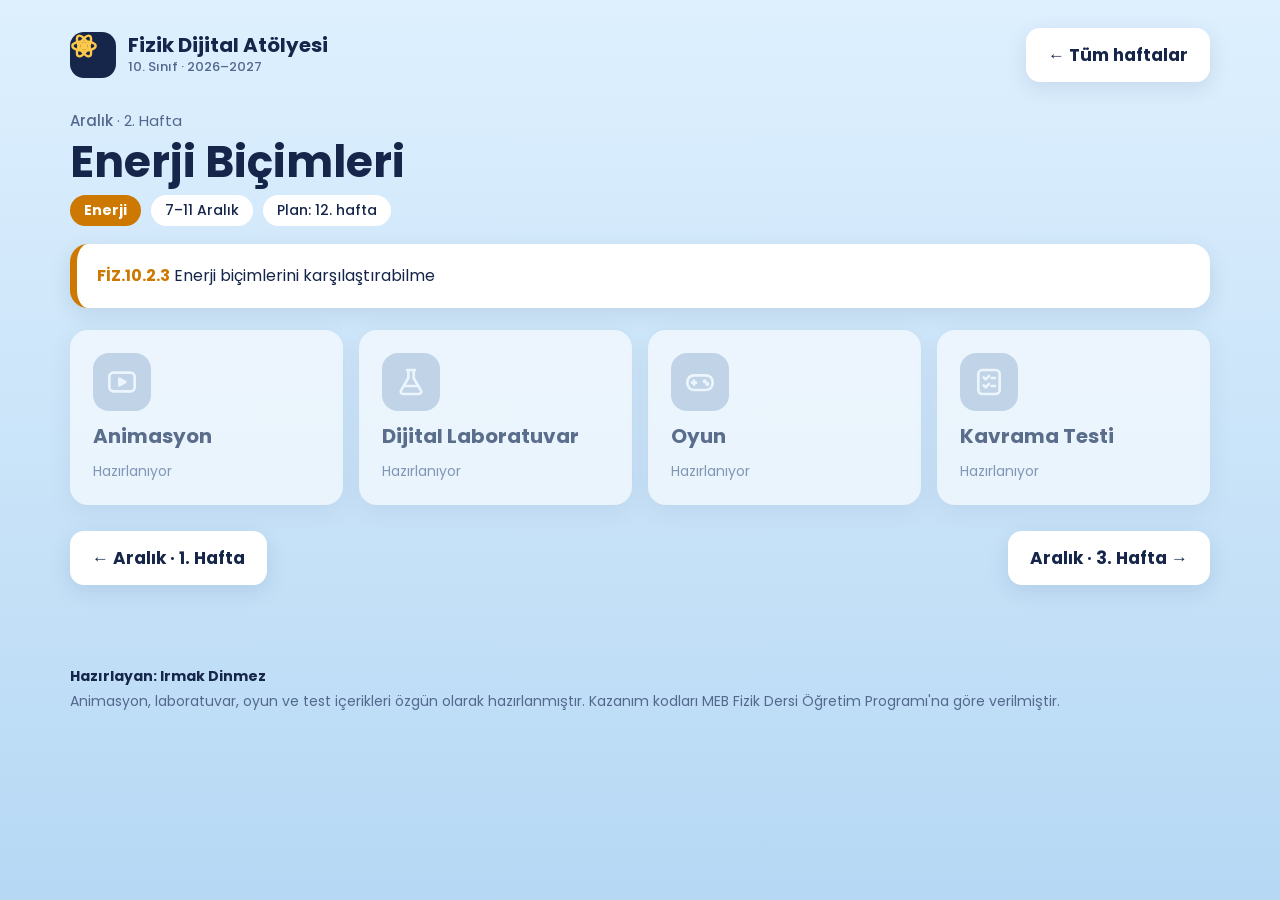
==== hafta.html @ 8514da95 "Site iskeleti: ana sayfa, hafta şablonu, 37 haftalık veri, 9. hafta animasyonu Co-Authored-By: Claud" ====
<!doctype html>
<html lang="tr">
<head>
<meta charset="utf-8">
<meta name="viewport" content="width=device-width, initial-scale=1">
<title>Hafta · Fizik Dijital Atölyesi</title>
<link rel="stylesheet" href="assets/stil.css">
</head>
<body>
<header class="ust">
  <div class="sar">
    <a class="logo" href="index.html">
      <span class="logo-isaret"><svg width="28" height="28" viewBox="0 0 24 24" fill="none" stroke="#ffc94a" stroke-width="2" stroke-linecap="round"><circle cx="12" cy="12" r="2.2" fill="#ffc94a"/><ellipse cx="12" cy="12" rx="10" ry="4"/><ellipse cx="12" cy="12" rx="10" ry="4" transform="rotate(60 12 12)"/><ellipse cx="12" cy="12" rx="10" ry="4" transform="rotate(120 12 12)"/></svg></span>
      <span><b>Fizik Dijital Atölyesi</b><span>10. Sınıf · 2026–2027</span></span>
    </a>
    <a class="dugme ikincil" href="index.html">← Tüm haftalar</a>
  </div>
</header>

<main class="sar" id="icerik"></main>

<footer class="alt">
  <div class="sar">
    <p><b>Hazırlayan: Irmak Dinmez</b></p>
    <p>Animasyon, laboratuvar, oyun ve test içerikleri özgün olarak hazırlanmıştır. Kazanım kodları MEB Fizik Dersi Öğretim Programı'na göre verilmiştir.</p>
  </div>
</footer>

<script src="data/haftalar.js"></script>
<script src="assets/ortak.js"></script>
<script>
(function () {
  var H = window.HAFTALAR;
  var no = parseInt(new URLSearchParams(location.search).get('no'), 10) || buHafta().no;
  var i = H.findIndex(function (h) { return h.no === no; });
  if (i < 0) i = 0;
  var h = H[i], kok = document.getElementById('icerik');
  document.title = haftaAdi(h) + ' · ' + h.konu + ' · Fizik Dijital Atölyesi';
  document.body.style.setProperty('--u', UNITE_RENK[h.unite]);

  kok.innerHTML =
    '<p class="yol"><a href="index.html#ay-' + esc(h.ay) + '">' + esc(h.ay) + '</a> · ' + h.ayHafta + '. Hafta</p>' +
    '<div class="baslik-blok"><h1>' + esc(h.konu) + '</h1></div>' +
    '<div class="etiketler"><span class="cip">' + esc(h.unite) + '</span><span class="cip acik">' + esc(h.tarih) + '</span><span class="cip acik">Plan: ' + h.no + '. hafta</span></div>' +
    (h.kazanim.length ? '<div class="kazanim">' + h.kazanim.map(function (k) { return '<p><b>' + k.kod + '</b> ' + esc(k.baslik) + '</p>'; }).join('') + '</div>' : '') +
    '<div class="kutucuklar">' + BOLUMLER.map(function (b) {
      var v = h.icerik[b.anahtar];
      return '<button class="kutucuk' + (v ? '' : ' yok') + '" style="--k:' + b.renk + '" data-b="' + b.anahtar + '"' + (v ? '' : ' aria-disabled="true"') + '>' +
        '<span class="ikon">' + IKON[b.anahtar] + '</span><b>' + b.ad + '</b><span>' + (v ? (v.baslik ? esc(v.baslik) : b.aciklama) + (v.sure ? ' · ' + v.sure : '') : 'Hazırlanıyor') + '</span></button>';
    }).join('') + '</div>' +
    '<section class="sahne" id="sahne" hidden></section>' +
    '<nav class="gezinti">' +
      (i > 0 ? '<a class="dugme ikincil" href="hafta.html?no=' + H[i - 1].no + '">← ' + haftaAdi(H[i - 1]) + '</a>' : '<span></span>') +
      (i < H.length - 1 ? '<a class="dugme ikincil" href="hafta.html?no=' + H[i + 1].no + '">' + haftaAdi(H[i + 1]) + ' →</a>' : '') +
    '</nav>';

  var sahne = document.getElementById('sahne');
  function ac(anahtar) {
    var b = BOLUMLER.filter(function (x) { return x.anahtar === anahtar; })[0], v = h.icerik[anahtar];
    if (!v) return;
    document.querySelectorAll('.kutucuk').forEach(function (k) { k.classList.toggle('secili', k.dataset.b === anahtar); });
    var govde = anahtar === 'animasyon'
      ? '<video controls preload="metadata" playsinline' + (v.kapak ? ' poster="' + v.kapak + '"' : '') + ' src="' + v.dosya + '"></video>'
      : '<iframe src="' + v.dosya + '" title="' + esc(b.ad) + '" allowfullscreen></iframe>';
    sahne.innerHTML = '<div class="sahne-ust"><h2>' + b.ad + (v.baslik ? ': ' + esc(v.baslik) : '') + '</h2>' +
      '<button class="dugme ikincil" id="tamEkran">⛶ Tam ekran</button></div>' + govde;
    sahne.hidden = false;
    document.getElementById('tamEkran').onclick = function () {
      var el = sahne.querySelector('video, iframe');
      (el.requestFullscreen || el.webkitRequestFullscreen || function () {}).call(el);
    };
    sahne.scrollIntoView({ behavior: 'smooth', block: 'start' });
  }
  document.querySelectorAll('.kutucuk').forEach(function (k) { k.onclick = function () { ac(k.dataset.b); }; });
})();
</script>
</body>
</html>
---- assets/stil.css ----
@font-face { font-family: 'Poppins'; src: url('fonts/Poppins-Regular.ttf') format('truetype'); font-weight: 400; font-display: swap; }
@font-face { font-family: 'Poppins'; src: url('fonts/Poppins-Medium.ttf') format('truetype'); font-weight: 500; font-display: swap; }
@font-face { font-family: 'Poppins'; src: url('fonts/Poppins-Bold.ttf') format('truetype'); font-weight: 700; font-display: swap; }

:root {
  --zemin-ust: #def0fe; --zemin-alt: #b6d8f4;
  --kart: #ffffff; --kart-2: #f0f7ff;
  --metin: #16264a; --soluk: #54688e; --cizgi: #c9ddf1;
  --vurgu: #cd7800; --mavi: #0070c4; --yesil: #168c48; --kirmizi: #cc2048;
  --u-hareket: #0070c4; --u-enerji: #cd7800; --u-elektrik: #7b4fc9; --u-dalgalar: #0e9488; --u-yilsonu: #6b7a99;
  --golge: 0 6px 22px rgba(22, 38, 74, .10);
  --r: 18px;
}
* { box-sizing: border-box; }
html { -webkit-text-size-adjust: 100%; background: var(--zemin-alt); }
body {
  margin: 0; font-family: 'Poppins', system-ui, sans-serif; color: var(--metin);
  background: var(--zemin-alt) linear-gradient(180deg, var(--zemin-ust), var(--zemin-alt) 900px) no-repeat;
  min-height: 100vh; line-height: 1.5;
}
a { color: inherit; }
.sar { max-width: 1180px; margin: 0 auto; padding: 0 20px; }

/* üst bant */
.ust { padding: 28px 0 10px; }
.ust .sar { display: flex; align-items: center; gap: 16px; flex-wrap: wrap; justify-content: space-between; }
.logo { display: flex; align-items: center; gap: 12px; text-decoration: none; }
.logo-isaret { width: 46px; height: 46px; border-radius: 14px; background: var(--metin); display: grid; place-items: center; }
.logo b { display: block; font-size: 20px; line-height: 1.15; color: var(--metin); }
.logo span { display: block; font-size: 13px; color: var(--soluk); font-weight: 500; }

.dugme {
  display: inline-flex; align-items: center; gap: 10px; border: 0; cursor: pointer; text-decoration: none;
  font: 700 17px 'Poppins', sans-serif; padding: 14px 22px; border-radius: 14px; min-height: 52px;
  background: var(--metin); color: #fff; box-shadow: var(--golge);
}
.dugme.ikincil { background: var(--kart); color: var(--metin); }
.dugme:focus-visible, .kutucuk:focus-visible, .hafta-kart:focus-visible { outline: 4px solid var(--vurgu); outline-offset: 3px; }

/* giriş */
.giris { padding: 34px 0 18px; }
.giris h1 { font-size: clamp(30px, 4.4vw, 52px); line-height: 1.1; margin: 0 0 12px; letter-spacing: -.5px; }
.giris h1 em { font-style: normal; color: var(--vurgu); }
.giris p { font-size: 18px; color: var(--soluk); max-width: 720px; margin: 0 0 22px; }
.dortlu { display: flex; flex-wrap: wrap; gap: 10px; margin: 0 0 26px; padding: 0; list-style: none; }
.dortlu li { display: flex; align-items: center; gap: 8px; background: var(--kart); border-radius: 999px; padding: 8px 16px 8px 10px; font-weight: 500; font-size: 15px; box-shadow: var(--golge); }
.dortlu svg { width: 26px; height: 26px; }

/* ünite lejantı */
.lejant { display: flex; gap: 18px; flex-wrap: wrap; font-size: 14px; color: var(--soluk); margin: 6px 0 10px; }
.lejant span { display: inline-flex; align-items: center; gap: 7px; }
.lejant i { width: 14px; height: 14px; border-radius: 4px; display: inline-block; }

/* ay bölümleri */
.ay { margin: 34px 0; }
.ay h2 { font-size: 26px; margin: 0 0 14px; display: flex; align-items: baseline; gap: 12px; }
.ay h2 small { font-size: 14px; color: var(--soluk); font-weight: 500; }
.izgara { display: grid; grid-template-columns: repeat(auto-fill, minmax(250px, 1fr)); gap: 16px; }

.hafta-kart {
  position: relative; display: flex; flex-direction: column; gap: 6px; text-decoration: none;
  background: var(--kart); border-radius: var(--r); padding: 18px 18px 16px 22px; box-shadow: var(--golge);
  border: 2px solid transparent; transition: transform .15s, border-color .15s; min-height: 178px; overflow: hidden;
}
.hafta-kart::before { content: ''; position: absolute; left: 0; top: 0; bottom: 0; width: 7px; background: var(--u, var(--u-yilsonu)); }
.hafta-kart:hover { transform: translateY(-3px); border-color: var(--u); }
.hafta-kart .ust-satir { display: flex; justify-content: space-between; align-items: center; gap: 8px; }
.hafta-kart .no { font-size: 22px; font-weight: 700; }
.hafta-kart .tarih { font-size: 13px; color: var(--soluk); font-weight: 500; }
.hafta-kart .konu { font-size: 16px; font-weight: 500; line-height: 1.35; flex: 1; }
.hafta-kart .alt-satir { display: flex; justify-content: space-between; align-items: center; }
.hafta-kart .plan-no { font-size: 12px; color: var(--soluk); }
.durum { display: flex; gap: 5px; }
.durum i { width: 26px; height: 26px; border-radius: 8px; display: grid; place-items: center; background: var(--kart-2); color: #a9bdd6; }
.durum i.var { background: var(--u); color: #fff; }
.durum svg { width: 16px; height: 16px; }
.rozet { font-size: 12px; font-weight: 700; padding: 3px 10px; border-radius: 999px; background: var(--vurgu); color: #fff; }
.hafta-kart.bu-hafta { border-color: var(--vurgu); }

/* hafta sayfası */
.yol { font-size: 15px; color: var(--soluk); margin: 18px 0 4px; }
.yol a { text-decoration: none; font-weight: 500; }
.baslik-blok h1 { font-size: clamp(28px, 4vw, 44px); margin: 4px 0 8px; line-height: 1.15; }
.etiketler { display: flex; gap: 10px; flex-wrap: wrap; align-items: center; margin-bottom: 18px; }
.cip { font-size: 14px; font-weight: 700; padding: 5px 14px; border-radius: 999px; color: #fff; background: var(--u); }
.cip.acik { background: var(--kart); color: var(--metin); font-weight: 500; }
.kazanim { background: var(--kart); border-radius: var(--r); padding: 16px 20px; box-shadow: var(--golge); margin-bottom: 22px; border-left: 7px solid var(--u); }
.kazanim b { color: var(--u); }
.kazanim p { margin: 4px 0; font-size: 16px; }

.kutucuklar { display: grid; grid-template-columns: repeat(4, 1fr); gap: 16px; }
@media (max-width: 900px) { .kutucuklar { grid-template-columns: repeat(2, 1fr); } }
.kutucuk {
  border: 3px solid transparent; cursor: pointer; text-align: left; font-family: inherit; color: inherit;
  background: var(--kart); border-radius: var(--r); padding: 20px; box-shadow: var(--golge);
  display: flex; flex-direction: column; gap: 10px; min-height: 170px; transition: transform .15s;
}
.kutucuk:hover { transform: translateY(-3px); }
.kutucuk.secili { border-color: var(--k); }
.kutucuk .ikon { width: 58px; height: 58px; border-radius: 16px; display: grid; place-items: center; background: var(--k); color: #fff; }
.kutucuk .ikon svg { width: 32px; height: 32px; }
.kutucuk b { font-size: 20px; }
.kutucuk span { font-size: 14px; color: var(--soluk); }
.kutucuk.yok { cursor: default; opacity: .62; }
.kutucuk.yok .ikon { background: #b9c9dd; }
.kutucuk.yok:hover { transform: none; }

.sahne { margin: 22px 0; background: var(--kart); border-radius: var(--r); box-shadow: var(--golge); padding: 16px; }
.sahne-ust { display: flex; justify-content: space-between; align-items: center; gap: 12px; flex-wrap: wrap; margin: 0 4px 12px; }
.sahne-ust h2 { margin: 0; font-size: 20px; }
.sahne video, .sahne iframe { display: block; width: 100%; aspect-ratio: 16 / 9; border: 0; border-radius: 12px; background: #0d1830; }
.sahne iframe { aspect-ratio: auto; height: min(78vh, 820px); background: #fff; }
.bos-mesaj { padding: 40px 20px; text-align: center; color: var(--soluk); font-size: 17px; }

.gezinti { display: flex; justify-content: space-between; gap: 12px; margin: 26px 0 10px; flex-wrap: wrap; }

.alt { margin-top: 50px; padding: 26px 0 40px; border-top: 1px solid var(--cizgi); font-size: 14px; color: var(--soluk); }
.alt b { color: var(--metin); }
.alt p { margin: 4px 0; }

@media (max-width: 560px) {
  .izgara { grid-template-columns: 1fr; }
  .kutucuklar { grid-template-columns: 1fr; }
  .dugme { width: 100%; justify-content: center; }
}
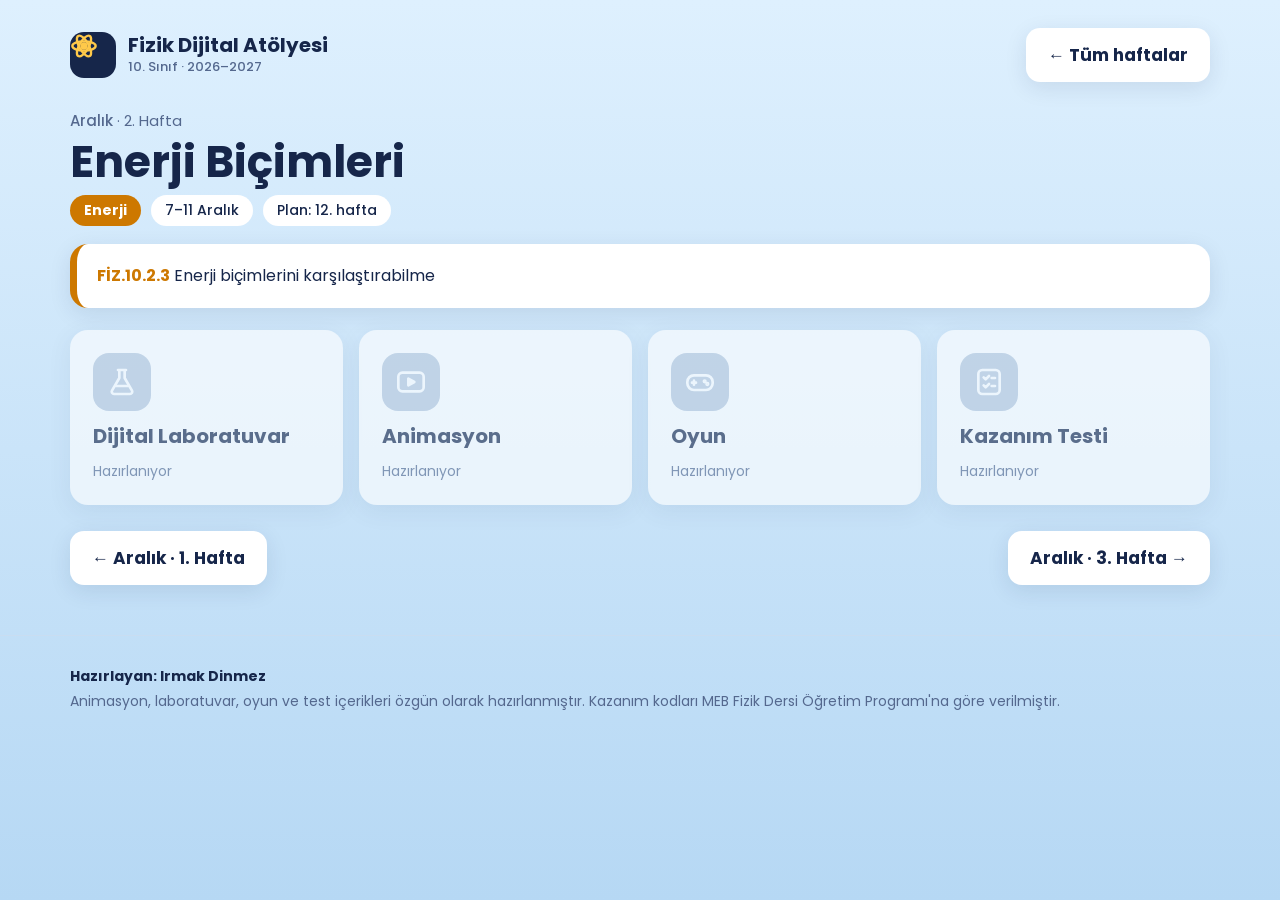
==== commit 75898d7a: "Ana sayfa: kategori sekmeleri (Laboratuvarlar, Animasyonlar, Oyunlar, Kazanım Testleri); hafta.html?" ====
--- a/hafta.html
+++ b/hafta.html
@@ -72,6 +72,13 @@
     sahne.scrollIntoView({ behavior: 'smooth', block: 'start' });
   }
   document.querySelectorAll('.kutucuk').forEach(function (k) { k.onclick = function () { ac(k.dataset.b); }; });
+  var istenen = new URLSearchParams(location.search).get('ac'); if (istenen && h.icerik[istenen]) ac(istenen);
+  // İçerik sayfaları kendi yüksekliklerini bildirir; iframe içeriğe göre uzar
+  window.addEventListener('message', function (e) {
+    var fr = sahne.querySelector('iframe'); if (!fr || e.source !== fr.contentWindow || !e.data) return;
+    if (e.data.tip === 'fizik-yukseklik' && e.data.h > 200 && !document.fullscreenElement) fr.style.height = e.data.h + 'px';
+    if (e.data.tip === 'fizik-basa') sahne.scrollIntoView({ behavior: 'smooth', block: 'start' });
+  });
 })();
 </script>
 </body>
--- a/assets/stil.css
+++ b/assets/stil.css
@@ -50,6 +50,21 @@
 .lejant { display: flex; gap: 18px; flex-wrap: wrap; font-size: 14px; color: var(--soluk); margin: 6px 0 10px; }
 .lejant span { display: inline-flex; align-items: center; gap: 7px; }
 .lejant i { width: 14px; height: 14px; border-radius: 4px; display: inline-block; }
+
+/* kategori sekmeleri */
+.sekmeler { display: flex; gap: 10px; flex-wrap: wrap; margin: 26px 0 0; }
+.sekme { font: 700 16px 'Poppins', sans-serif; display: inline-flex; align-items: center; gap: 8px; min-height: 52px; padding: 10px 18px;
+  border-radius: 14px; border: 3px solid transparent; background: var(--kart); color: var(--metin); cursor: pointer; box-shadow: var(--golge); }
+.sekme small { font-size: 13px; color: var(--soluk); background: var(--kart-2); border-radius: 999px; padding: 1px 8px; }
+.sekme-ikon { width: 30px; height: 30px; border-radius: 9px; display: grid; place-items: center; background: var(--k); color: #fff; }
+.sekme-ikon svg { width: 18px; height: 18px; }
+.sekme.aktif { border-color: var(--k, var(--metin)); }
+.sekme:focus-visible { outline: 4px solid var(--vurgu); outline-offset: 3px; }
+.icerik-kart .ikon-k { width: 40px; height: 40px; border-radius: 12px; display: grid; place-items: center; color: #fff; }
+.icerik-kart .ikon-k svg { width: 24px; height: 24px; }
+.icerik-kart .kucuk { font-size: 14px; color: var(--soluk); font-weight: 500; }
+.icerik-kart .ac { font-weight: 700; color: var(--u); }
+@media (max-width: 560px) { .sekme { flex: 1 1 calc(50% - 10px); justify-content: center; } }
 
 /* ay bölümleri */
 .ay { margin: 34px 0; }
